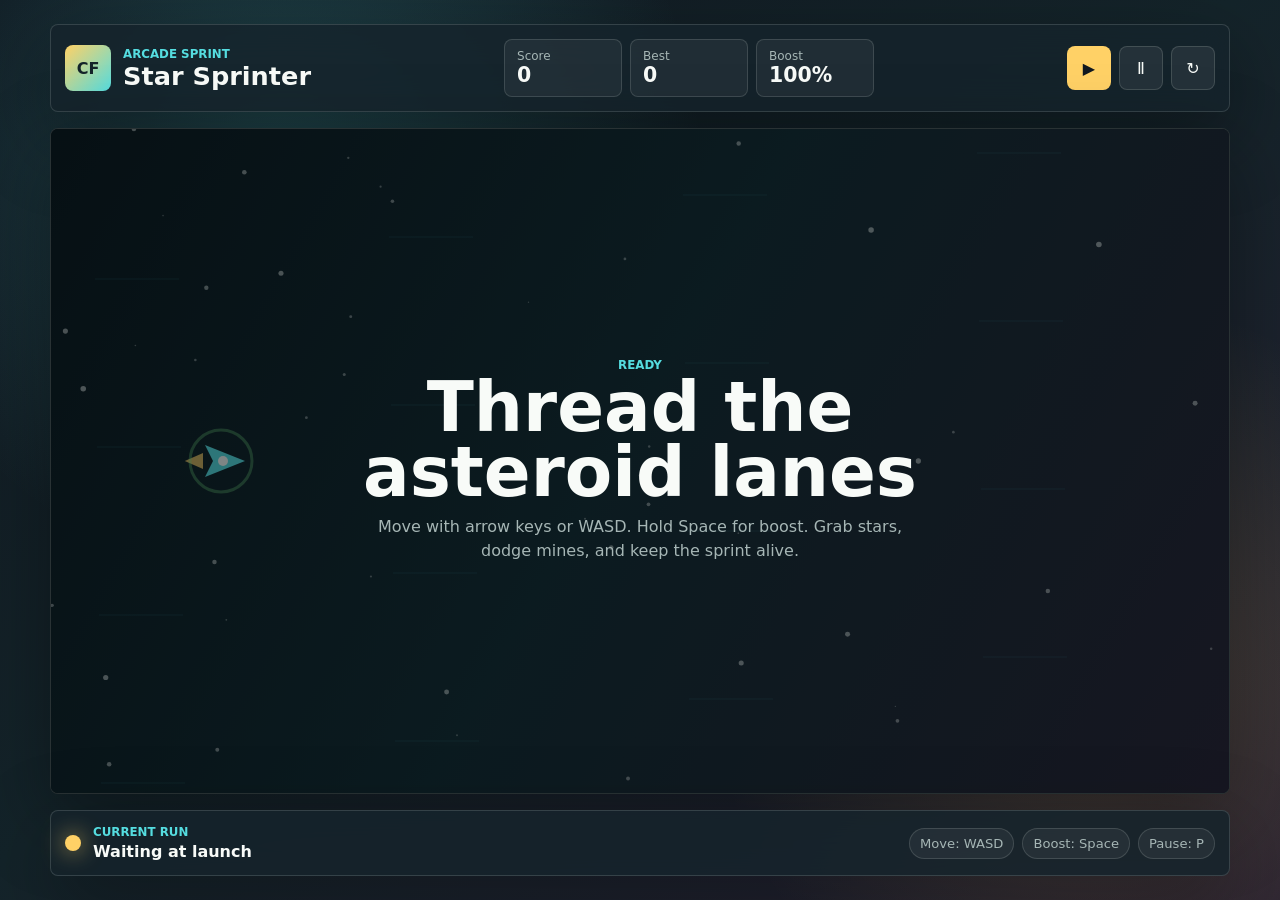
==== star-sprinter/index.html @ c2dbff75 "Restore resume and move game" ====
<!doctype html>
<html lang="en">
  <head>
    <meta charset="utf-8" />
    <meta name="viewport" content="width=device-width, initial-scale=1" />
    <meta
      name="description"
      content="Star Sprinter, a fast arcade browser game by Chelaka Fernando."
    />
    <meta name="theme-color" content="#101820" />
    <title>Star Sprinter | Chelaka Fernando</title>
    <link rel="stylesheet" href="styles.css?v=0b0d9e9" />
  </head>
  <body>
    <main class="game-shell" aria-labelledby="game-title">
      <section class="hud-panel" aria-label="Game controls and score">
        <div class="brand-lockup">
          <span class="brand-mark" aria-hidden="true">CF</span>
          <div>
            <p class="eyebrow">Arcade sprint</p>
            <h1 id="game-title">Star Sprinter</h1>
          </div>
        </div>

        <div class="score-grid" aria-live="polite">
          <div>
            <span>Score</span>
            <strong id="score">0</strong>
          </div>
          <div>
            <span>Best</span>
            <strong id="bestScore">0</strong>
          </div>
          <div>
            <span>Boost</span>
            <strong id="boostMeter">100%</strong>
          </div>
        </div>

        <div class="control-row" aria-label="Game actions">
          <button class="icon-button primary" type="button" id="startButton" title="Start game" aria-label="Start game">
            <span aria-hidden="true">▶</span>
          </button>
          <button class="icon-button" type="button" id="pauseButton" title="Pause game" aria-label="Pause game">
            <span aria-hidden="true">Ⅱ</span>
          </button>
          <button class="icon-button" type="button" id="restartButton" title="Restart game" aria-label="Restart game">
            <span aria-hidden="true">↻</span>
          </button>
        </div>
      </section>

      <section class="playfield-wrap" aria-label="Star Sprinter game area">
        <canvas id="gameCanvas" width="960" height="540" aria-label="Star Sprinter canvas"></canvas>
        <div class="overlay is-visible" id="messageOverlay">
          <p class="eyebrow" id="messageKicker">Ready</p>
          <h2 id="messageTitle">Thread the asteroid lanes</h2>
          <p id="messageBody">Move with arrow keys or WASD. Hold Space for boost. Grab stars, dodge mines, and keep the sprint alive.</p>
        </div>
      </section>

      <section class="status-panel" aria-label="Run status">
        <div class="mission-card">
          <span class="status-light" id="statusLight" aria-hidden="true"></span>
          <div>
            <p class="eyebrow">Current run</p>
            <strong id="runState">Waiting at launch</strong>
          </div>
        </div>
        <div class="tip-strip" aria-label="Control hints">
          <span>Move: WASD</span>
          <span>Boost: Space</span>
          <span>Pause: P</span>
        </div>
      </section>
    </main>

    <script src="script.js?v=0b0d9e9"></script>
  </body>
</html>
---- star-sprinter/styles.css ----
:root {
  color-scheme: dark;
  --bg: #101820;
  --panel: #16232c;
  --panel-soft: #1d3038;
  --ink: #f8fbf8;
  --muted: #a6b6b5;
  --line: rgba(248, 251, 248, 0.14);
  --gold: #ffd166;
  --cyan: #55dde0;
  --coral: #ff6b6b;
  --leaf: #7ae582;
  --violet: #b8a1ff;
  --shadow: 0 24px 80px rgba(0, 0, 0, 0.34);
}

* {
  box-sizing: border-box;
}

html,
body {
  min-height: 100%;
}

body {
  margin: 0;
  color: var(--ink);
  font-family:
    Inter, ui-sans-serif, system-ui, -apple-system, BlinkMacSystemFont, "Segoe UI",
    sans-serif;
  background:
    radial-gradient(circle at 22% 18%, rgba(85, 221, 224, 0.22), transparent 34%),
    radial-gradient(circle at 86% 76%, rgba(255, 209, 102, 0.18), transparent 30%),
    linear-gradient(145deg, #101820 0%, #14242a 48%, #261f30 100%);
  overflow-x: hidden;
}

button {
  font: inherit;
}

.game-shell {
  width: min(1180px, calc(100vw - 32px));
  min-height: 100vh;
  margin: 0 auto;
  padding: 24px 0;
  display: grid;
  grid-template-rows: auto 1fr auto;
  gap: 16px;
}

.hud-panel,
.status-panel {
  display: flex;
  align-items: center;
  justify-content: space-between;
  gap: 18px;
  padding: 14px;
  border: 1px solid var(--line);
  background: rgba(22, 35, 44, 0.86);
  box-shadow: var(--shadow);
  backdrop-filter: blur(18px);
  border-radius: 8px;
}

.brand-lockup,
.mission-card,
.tip-strip,
.control-row,
.score-grid {
  display: flex;
  align-items: center;
}

.brand-lockup {
  gap: 12px;
  min-width: 230px;
}

.brand-mark {
  width: 46px;
  height: 46px;
  display: grid;
  place-items: center;
  border-radius: 8px;
  color: #14242a;
  background: linear-gradient(135deg, var(--gold), var(--cyan));
  font-weight: 900;
  letter-spacing: 0;
}

.eyebrow {
  margin: 0 0 3px;
  color: var(--cyan);
  font-size: 0.74rem;
  font-weight: 800;
  letter-spacing: 0;
  text-transform: uppercase;
}

h1,
h2,
p {
  margin-top: 0;
}

h1 {
  margin-bottom: 0;
  font-size: clamp(1.35rem, 2vw, 2.05rem);
  line-height: 1;
}

.score-grid {
  flex: 1;
  justify-content: center;
  gap: 8px;
}

.score-grid div {
  min-width: 118px;
  padding: 9px 12px;
  border: 1px solid var(--line);
  background: rgba(255, 255, 255, 0.05);
  border-radius: 8px;
}

.score-grid span {
  display: block;
  color: var(--muted);
  font-size: 0.75rem;
}

.score-grid strong {
  font-size: 1.28rem;
}

.control-row {
  gap: 8px;
}

.icon-button {
  width: 44px;
  height: 44px;
  display: grid;
  place-items: center;
  border: 1px solid var(--line);
  border-radius: 8px;
  color: var(--ink);
  background: rgba(255, 255, 255, 0.07);
  cursor: pointer;
  transition: transform 160ms ease, background 160ms ease, border-color 160ms ease;
}

.icon-button:hover,
.icon-button:focus-visible {
  border-color: rgba(85, 221, 224, 0.62);
  background: rgba(85, 221, 224, 0.16);
  transform: translateY(-1px);
  outline: none;
}

.icon-button.primary {
  color: #101820;
  border-color: transparent;
  background: var(--gold);
}

.playfield-wrap {
  position: relative;
  min-height: 420px;
  border: 1px solid var(--line);
  border-radius: 8px;
  overflow: hidden;
  box-shadow: var(--shadow);
  background: #071014;
}

canvas {
  width: 100%;
  height: 100%;
  min-height: 420px;
  display: block;
  touch-action: none;
}

.overlay {
  position: absolute;
  inset: 0;
  display: none;
  align-items: center;
  justify-content: center;
  flex-direction: column;
  padding: 24px;
  text-align: center;
  background: rgba(7, 16, 20, 0.5);
}

.overlay.is-visible {
  display: flex;
}

.overlay h2 {
  max-width: 720px;
  margin-bottom: 10px;
  font-size: clamp(2rem, 5.4vw, 4.8rem);
  line-height: 0.94;
}

.overlay p:not(.eyebrow) {
  max-width: 560px;
  margin-bottom: 0;
  color: var(--muted);
  font-size: 1rem;
  line-height: 1.55;
}

.mission-card {
  gap: 12px;
}

.mission-card strong {
  font-size: 1rem;
}

.status-light {
  width: 16px;
  height: 16px;
  border-radius: 999px;
  background: var(--gold);
  box-shadow: 0 0 22px rgba(255, 209, 102, 0.78);
}

.status-light.is-live {
  background: var(--leaf);
  box-shadow: 0 0 24px rgba(122, 229, 130, 0.76);
}

.status-light.is-danger {
  background: var(--coral);
  box-shadow: 0 0 24px rgba(255, 107, 107, 0.76);
}

.tip-strip {
  flex-wrap: wrap;
  justify-content: flex-end;
  gap: 8px;
}

.tip-strip span {
  padding: 7px 10px;
  color: var(--muted);
  border: 1px solid var(--line);
  border-radius: 999px;
  background: rgba(255, 255, 255, 0.05);
  font-size: 0.82rem;
}

@media (max-width: 760px) {
  .game-shell {
    width: min(100vw - 20px, 680px);
    padding: 10px 0;
  }

  .hud-panel,
  .status-panel {
    align-items: stretch;
    flex-direction: column;
  }

  .brand-lockup {
    min-width: 0;
  }

  .score-grid {
    width: 100%;
    display: grid;
    grid-template-columns: repeat(3, minmax(0, 1fr));
  }

  .score-grid div {
    min-width: 0;
  }

  .control-row,
  .tip-strip {
    width: 100%;
    justify-content: center;
  }

  .playfield-wrap,
  canvas {
    min-height: 56vh;
  }
}
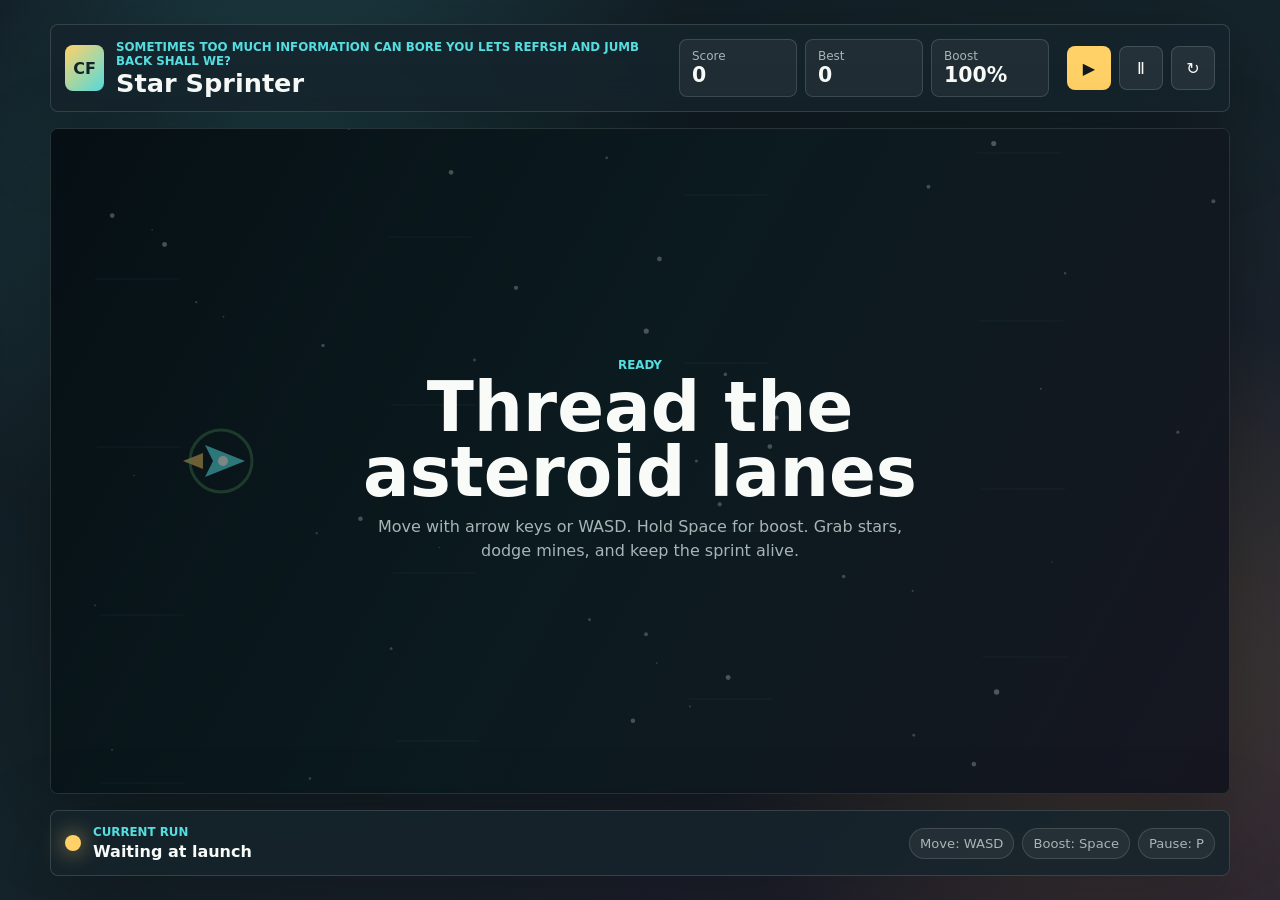
==== commit 0a3d2e9f: "Modify meta description and eyebrow text in index.html Updated the meta description and changed the " ====
--- a/star-sprinter/index.html
+++ b/star-sprinter/index.html
@@ -5,8 +5,7 @@
     <meta name="viewport" content="width=device-width, initial-scale=1" />
     <meta
       name="description"
-      content="Star Sprinter, a fast arcade browser game by Chelaka Fernando."
-    />
+      content="Star Sprinter, a fast arcade browser game by Chelaka Fernando." />
     <meta name="theme-color" content="#101820" />
     <title>Star Sprinter | Chelaka Fernando</title>
     <link rel="stylesheet" href="styles.css?v=0b0d9e9" />
@@ -17,7 +16,7 @@
         <div class="brand-lockup">
           <span class="brand-mark" aria-hidden="true">CF</span>
           <div>
-            <p class="eyebrow">Arcade sprint</p>
+            <p class="eyebrow">Sometimes Too much information can bore you lets refrsh and jumb back shall we?</p>
             <h1 id="game-title">Star Sprinter</h1>
           </div>
         </div>
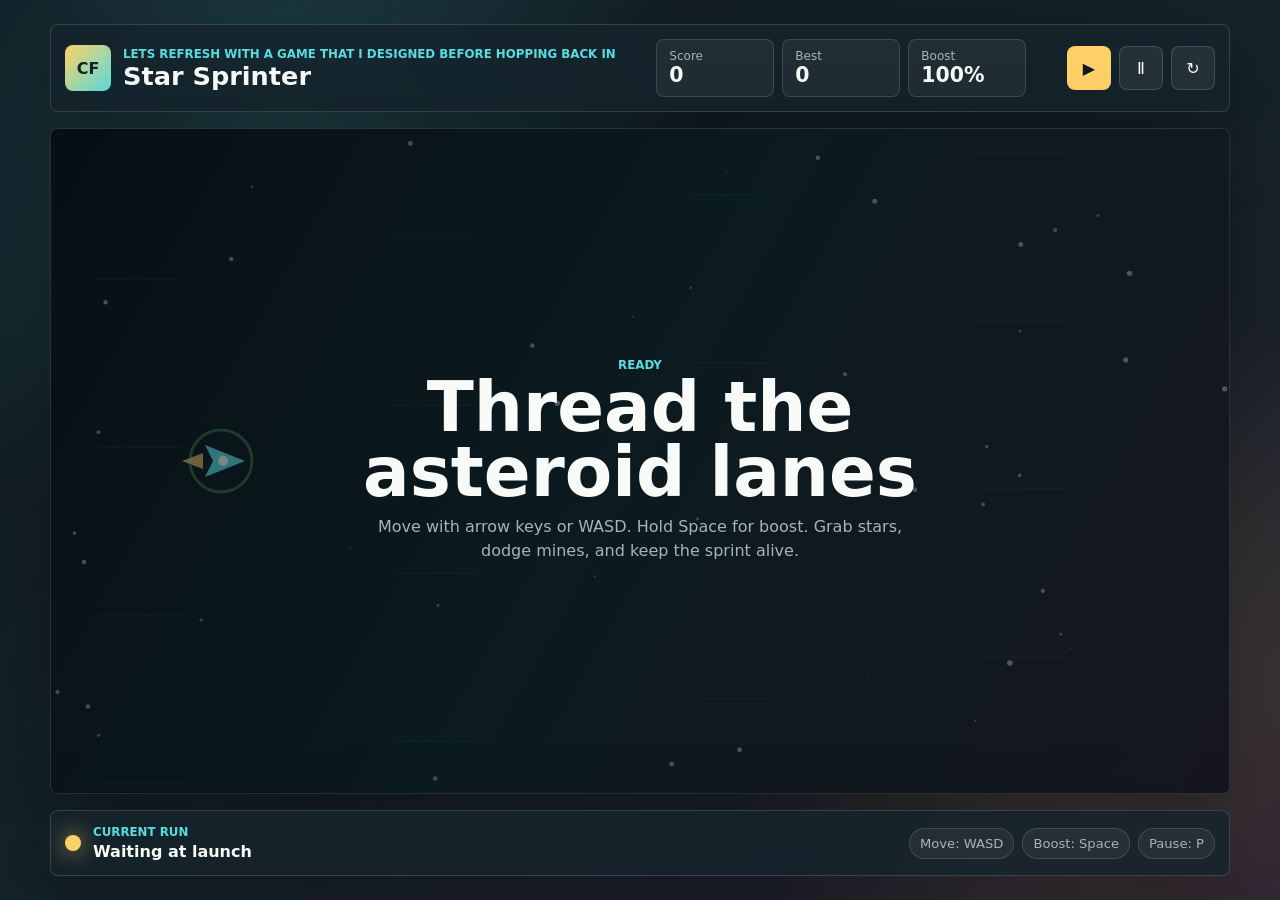
==== commit e193f652: "Update eyebrow text in index.html" ====
--- a/star-sprinter/index.html
+++ b/star-sprinter/index.html
@@ -16,7 +16,7 @@
         <div class="brand-lockup">
           <span class="brand-mark" aria-hidden="true">CF</span>
           <div>
-            <p class="eyebrow">Sometimes Too much information can bore you lets refrsh and jumb back shall we?</p>
+            <p class="eyebrow">Lets Refresh with a game that i designed before hopping back in</p>
             <h1 id="game-title">Star Sprinter</h1>
           </div>
         </div>
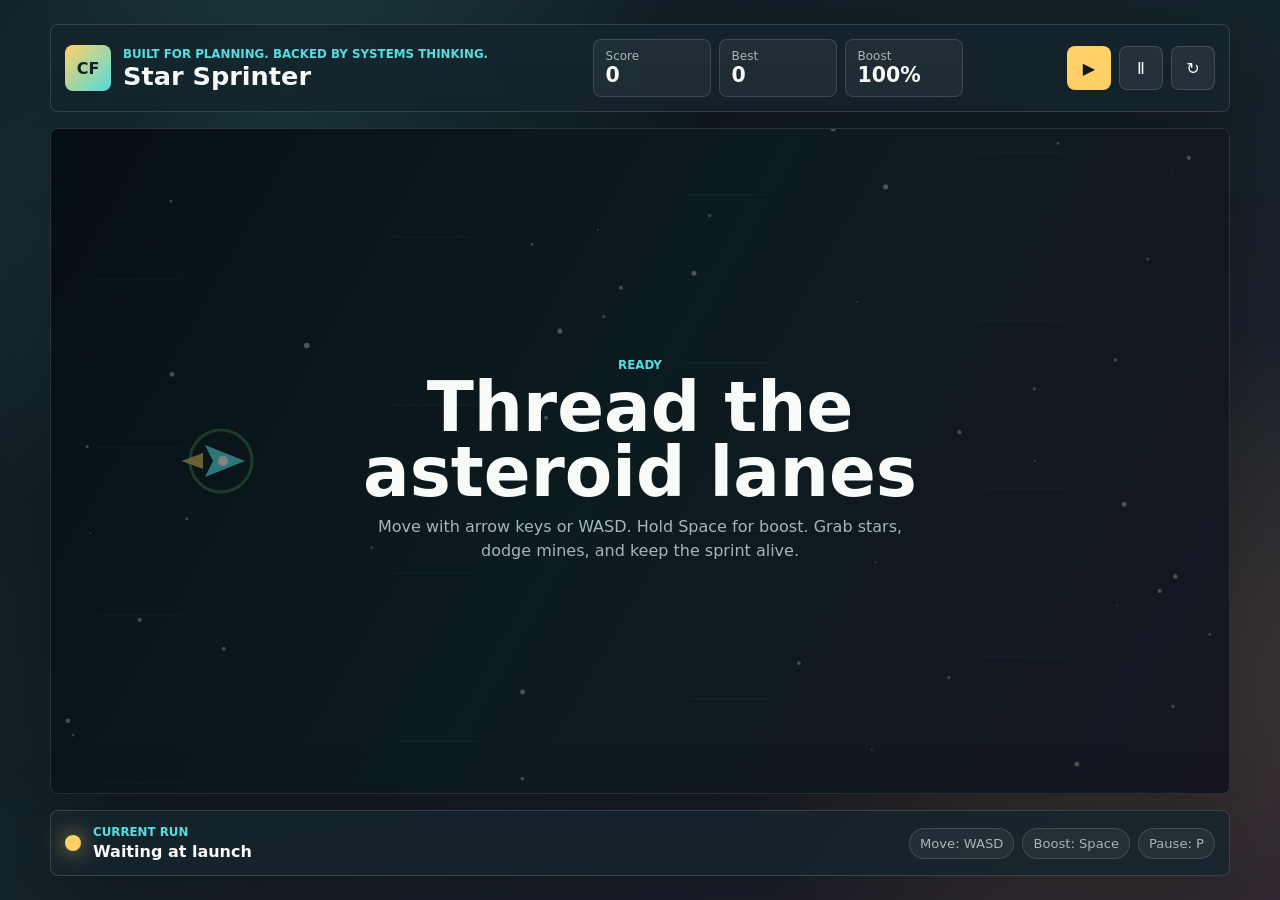
==== commit 3b08b5b6: "Update eyebrow text in index.html" ====
--- a/star-sprinter/index.html
+++ b/star-sprinter/index.html
@@ -16,7 +16,7 @@
         <div class="brand-lockup">
           <span class="brand-mark" aria-hidden="true">CF</span>
           <div>
-            <p class="eyebrow">Lets Refresh with a game that i designed before hopping back in</p>
+            <p class="eyebrow">Built for planning. Backed by systems thinking.</p>
             <h1 id="game-title">Star Sprinter</h1>
           </div>
         </div>
